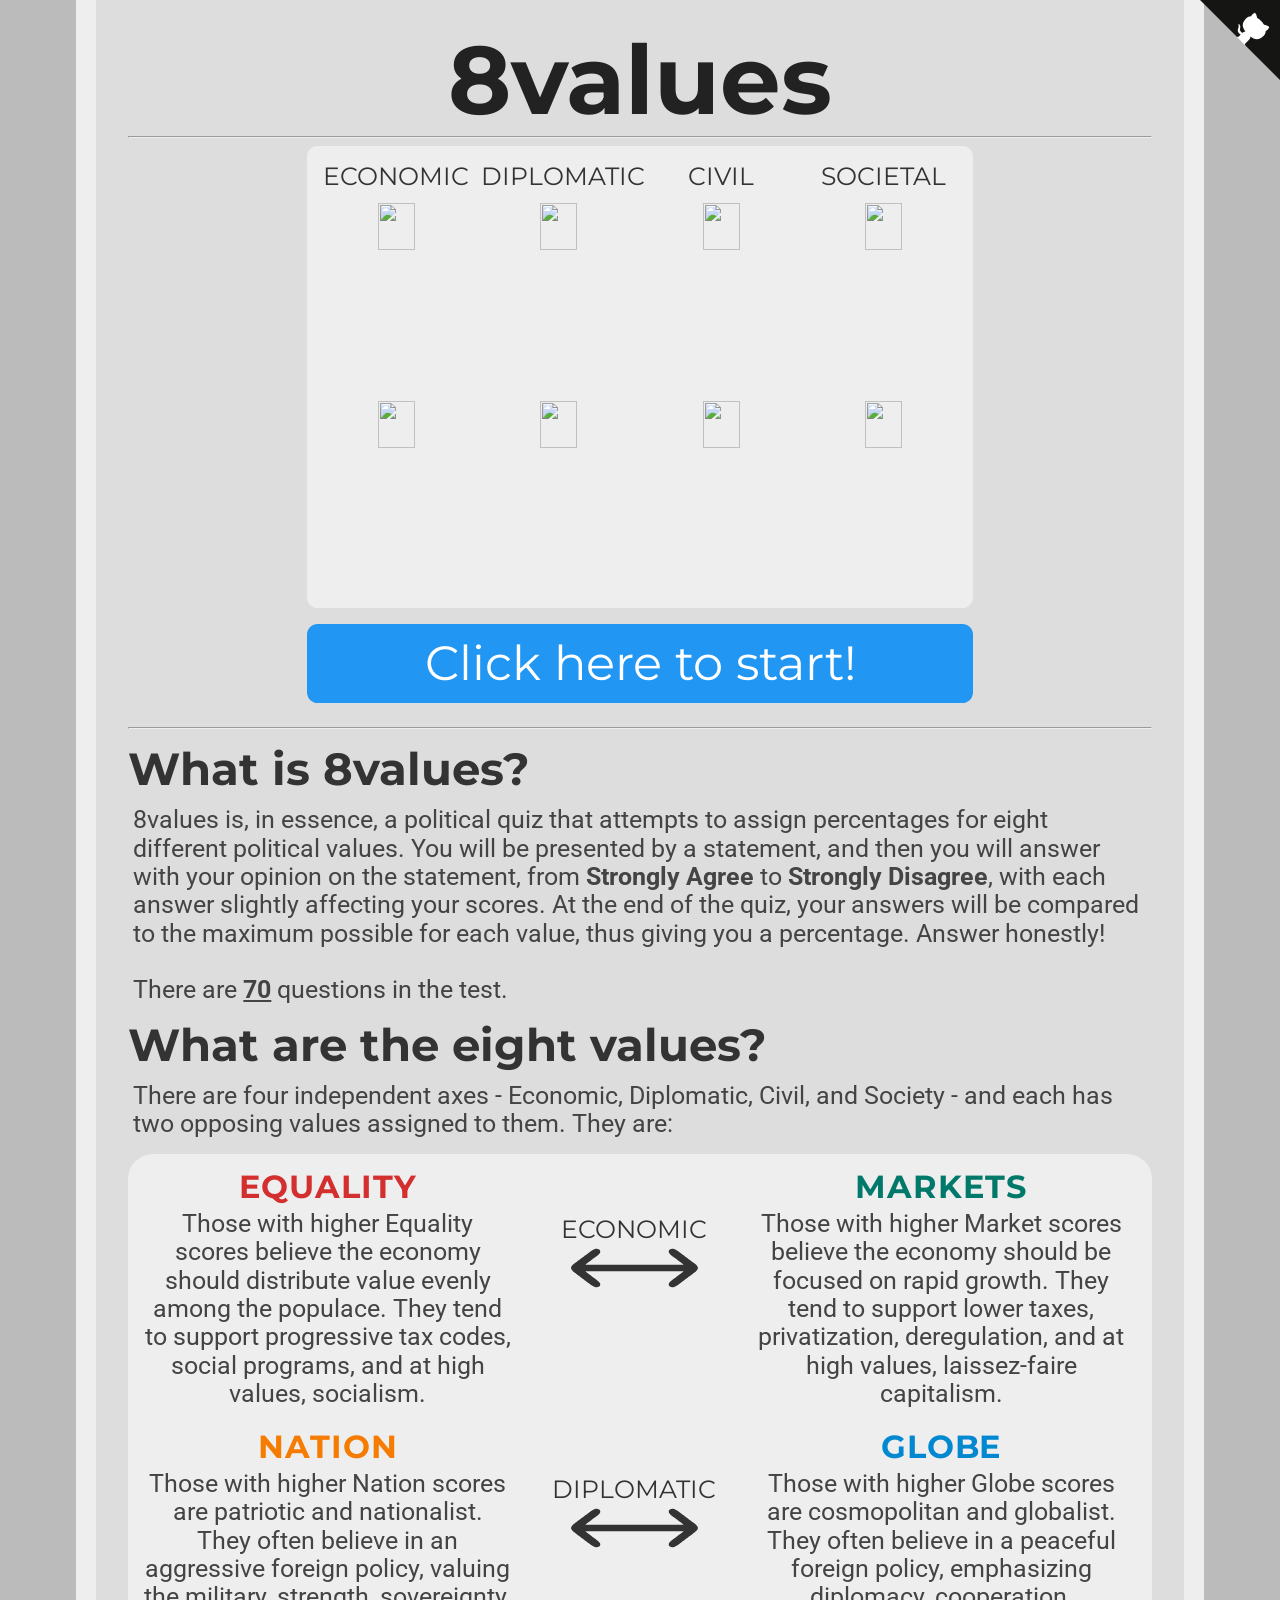
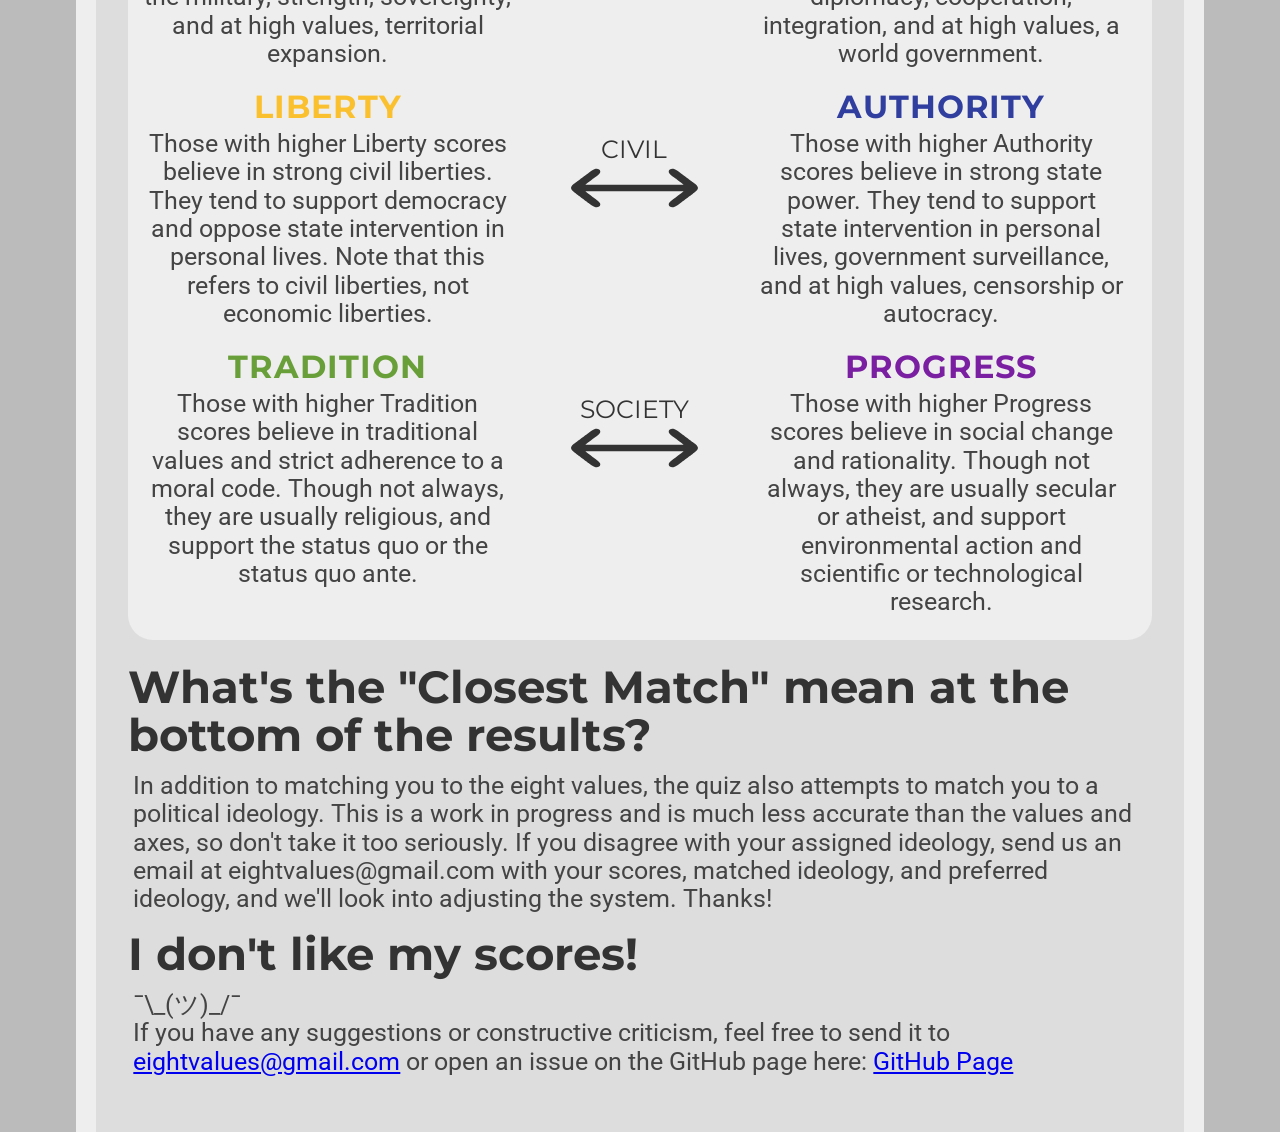
==== index.html @ 2b1eb536 "Add files via upload" ====
<head>
<link href="https://fonts.googleapis.com/css?family=Montserrat:300,400,700|Roboto:400,700" rel="stylesheet">
<link href='style.css' rel='stylesheet' type='text/css'>
<title>8values</title>
<link rel="icon" type="x-icon" href="icon.png">
<link rel="shortcut icon" type="x-icon" href="icon.png">
<meta charset="utf-8">
<script async src="//pagead2.googlesyndication.com/pagead/js/adsbygoogle.js"></script>
<script>
  (adsbygoogle = window.adsbygoogle || []).push({
    google_ad_client: "ca-pub-6511426299019766",
    enable_page_level_ads: true
  });


</script>
</head>
<body>
<a href="https://github.com/8values/8values.github.io" class="github-corner" aria-label="View source on Github"><svg width="80" height="80" viewBox="0 0 250 250" style="fill:#151513; color:#fff; position: absolute; top: 0; border: 0; right: 0;" aria-hidden="true"><path d="M0,0 L115,115 L130,115 L142,142 L250,250 L250,0 Z"></path><path d="M128.3,109.0 C113.8,99.7 119.0,89.6 119.0,89.6 C122.0,82.7 120.5,78.6 120.5,78.6 C119.2,72.0 123.4,76.3 123.4,76.3 C127.3,80.9 125.5,87.3 125.5,87.3 C122.9,97.6 130.6,101.9 134.4,103.2" fill="currentColor" style="transform-origin: 130px 106px;" class="octo-arm"></path><path d="M115.0,115.0 C114.9,115.1 118.7,116.5 119.8,115.4 L133.7,101.6 C136.9,99.2 139.9,98.4 142.2,98.6 C133.8,88.0 127.5,74.4 143.8,58.0 C148.5,53.4 154.0,51.2 159.7,51.0 C160.3,49.4 163.2,43.6 171.4,40.1 C171.4,40.1 176.1,42.5 178.8,56.2 C183.1,58.6 187.2,61.8 190.9,65.4 C194.5,69.0 197.7,73.2 200.1,77.6 C213.8,80.2 216.3,84.9 216.3,84.9 C212.7,93.1 206.9,96.0 205.4,96.6 C205.1,102.4 203.0,107.8 198.3,112.5 C181.9,128.9 168.3,122.5 157.7,114.1 C157.9,116.9 156.7,120.9 152.7,124.9 L141.0,136.5 C139.8,137.7 141.6,141.9 141.8,141.8 Z" fill="currentColor" class="octo-body"></path></svg></a><style>.github-corner:hover .octo-arm{animation:octocat-wave 560ms ease-in-out}@keyframes octocat-wave{0%,100%{transform:rotate(0)}20%,60%{transform:rotate(-25deg)}40%,80%{transform:rotate(10deg)}}@media (max-width:500px){.github-corner:hover .octo-arm{animation:none}.github-corner .octo-arm{animation:octocat-wave 560ms ease-in-out}}</style>
<h1>8values</h1>
<hr>
<div class="center">
    <div class="axis_name quadcolumn">ECONOMIC</div>
    <div class="axis_name quadcolumn">DIPLOMATIC</div>
    <div class="axis_name quadcolumn">CIVIL</div>
    <div class="axis_name quadcolumn">SOCIETAL</div>
    <a href="#anchor"><img src="value_images/equality.svg" class="quadcolumn"></a>
    <a href="#anchor"><img src="value_images/nation.svg" class="quadcolumn"></a>
    <a href="#anchor"><img src="value_images/liberty.svg" class="quadcolumn"></a>
    <a href="#anchor"><img src="value_images/tradition.svg" class="quadcolumn"></a>
    <a href="#anchor"><img src="value_images/markets.svg" class="quadcolumn"></a>
    <a href="#anchor"><img src="value_images/globe.svg" class="quadcolumn"></a>
    <a href="#anchor"><img src="value_images/authority.svg" class="quadcolumn"></a>
    <a href="#anchor"><img src="value_images/progress.svg" class="quadcolumn"></a>
</div>
<br>
<button class="button" onclick="location.href='instructions.html';" style="font-size:36pt;">Click here to start!</button>
<br><hr>
<h2>What is 8values?</h2>
    <p>8values is, in essence, a political quiz that attempts to assign percentages for eight different political values. You will be presented by a statement, and then you will answer with your opinion on the statement, from <b>Strongly Agree</b> to <b>Strongly Disagree</b>, with each answer slightly affecting your scores. At the end of the quiz, your answers will be compared to the maximum possible for each value, thus giving you a percentage. Answer honestly!<br /><br />
    There are <b><u><span id="numOfQuestions"></span></u></b> questions in the test.</p>

<h2><a id="anchor">What are the eight values?</a></h2>
    <p>There are four independent axes - Economic, Diplomatic, Civil, and Society - and each has two opposing values assigned to them. They are:</p>
    <div class="explanation_bg">
        <div class="spacer">
            <div class="explanation_blurb_left">
                <p class="value"><b style="color:#d32f2f;">EQUALITY</b></p>
                <p class="blurb-text">
                    Those with higher Equality scores believe the economy should distribute value evenly among the populace. They tend to support progressive tax codes, social programs, and at high values, socialism.
                </p>
            </div>
            <div class="explanation_axis">
                <p class="axis_name">ECONOMIC</p>
                <img class="arrow" src="double_arrow.svg"></img>
            </div>
            <div class="explanation_blurb_right">
                <p class="value"><b style="color:#00796b;">MARKETS</b></p>
                <p class="blurb-text">
                    Those with higher Market scores believe the economy should be focused on rapid growth. They tend to support lower taxes, privatization, deregulation, and at high values, laissez-faire capitalism.
                </p>
            </div>
        </div>
        <div class="spacer">
            <div class="explanation_blurb_left">
                <p class="value"><b style="color:#f57c00;">NATION</b></p>
                <p class="blurb-text">
                    Those with higher Nation scores are patriotic and nationalist. They often believe in an aggressive foreign policy, valuing the military, strength, sovereignty, and at high values, territorial expansion.
                </p>
            </div>
            <div class="explanation_axis">
                <p class="axis_name">DIPLOMATIC</p>
                <img class="arrow" src="double_arrow.svg"></img>
            </div>
            <div class="explanation_blurb_right">
                <p class="value"><b style="color:#0288d1;">GLOBE</b></p>
                <p class="blurb-text">
                    Those with higher Globe scores are cosmopolitan and globalist. They often believe in a peaceful foreign policy, emphasizing diplomacy, cooperation, integration, and at high values, a world government.
                </p>
            </div>
        </div>
        <div class="spacer">
            <div class="explanation_blurb_left">
                <p class="value"><b style="color:#fbc02d;">LIBERTY</b></p>
                <p class="blurb-text">
                    Those with higher Liberty scores believe in strong civil liberties. They tend to support democracy and oppose state intervention in personal lives. Note that this refers to civil liberties, not economic liberties.
                </p>
            </div>
            <div class="explanation_axis">
                <p class="axis_name">CIVIL</p>
                <img class="arrow" src="double_arrow.svg"></img>
            </div>
            <div class="explanation_blurb_right">
                <p class="value"><b style="color:#303f9f;">AUTHORITY</b></p>
                <p class="blurb-text">
                    Those with higher Authority scores believe in strong state power. They tend to support state intervention in personal lives, government surveillance, and at high values, censorship or autocracy.
                </p>
            </div>
        </div>
        <div class="spacer">
            <div class="explanation_blurb_left">
                <p class="value"><b style="color:#689f38;">TRADITION</b></p>
                <p class="blurb-text">
                    Those with higher Tradition scores believe in traditional values and strict adherence to a moral code. Though not always, they are usually religious, and support the status quo or the status quo ante.
                </p>
            </div>
            <div class="explanation_axis">
                <p class="axis_name">SOCIETY</p>
                <img class="arrow" src="double_arrow.svg"></img>
            </div>
            <div class="explanation_blurb_right">
                <p class="value"><b style="color:#7b1fa2;">PROGRESS</b></p>
                <p class="blurb-text">
                    Those with higher Progress scores believe in social change and rationality. Though not always, they are usually secular or atheist, and support environmental action and scientific or technological research.
                </p>
            </div>
        </div>
        <br/>
    </div>

<h2 style="margin-top: 17pt;">What's the "Closest Match" mean at the bottom of the results?</h2>
    <p>In addition to matching you to the eight values, the quiz also attempts to match you to a political ideology. This is a work in progress and is much less accurate than the values and axes, so don't take it too seriously. If you disagree with your assigned ideology, send us an email at eightvalues@gmail.com with your scores, matched ideology, and preferred ideology, and we'll look into adjusting the system. Thanks!</p>
<h2>I don't like my scores!</h2>
    <p>¯\_(ツ)_/¯<br/>
    If you have any suggestions or constructive criticism, feel free to send it to <a href="mailto:eightvalues@gmail.com">eightvalues@gmail.com</a> or open an issue on the GitHub page here: <a href="https://github.com/8values/8values.github.io">GitHub Page</a></p>
<br>
<!-- Website visit statistics - no personal information is collected! -->
<script type="text/javascript">
var sc_project=11325211;
var sc_invisible=1;
var sc_security="fd9f0659";
var scJsHost = (("https:" == document.location.protocol) ?
"https://secure." : "http://www.");
document.write("<sc"+"ript type='text/javascript' src='" +
scJsHost+
"statcounter.com/counter/counter.js'></"+"script>");
</script>
<noscript><div class="statcounter"><a title="web stats"
href="http://statcounter.com/" target="_blank"><img
class="statcounter"
src="//c.statcounter.com/11325211/0/fd9f0659/1/" alt="web
stats"></a></div></noscript>

<!-- This is the script for the page itself -->
<script type="application/javascript"src="questions.js"></script>
<script type="text/javascript">
    document.getElementById("numOfQuestions").innerHTML = questions.length;
</script>
</body>
---- style.css ----
html {
    background-color: #bbbbbb;
    padding: 0px;
    scroll-behavior: smooth;
}
body {
    width: 80%;
    min-height: calc(100vh - 4em);
    margin: 0 auto;
    padding: 2em;
    background-color: #dddddd;
    border-color: #eeeeee;
    border-left-style: solid;
    border-right-style: solid;
    border-width: 20px;
}
p {
    color: #444444;
    font-family: 'Roboto', sans-serif;
    font-size: 18.5pt;
    line-height: 1.15;
    margin: 4pt;
}

p.value {
    margin-top: 22px;
    margin-bottom: 22px;
    text-indent: -16pt;
    margin-left: 20pt;
    font-size: 24pt;
    line-height: 2.11666656px;
    letter-spacing: 0.03em;
    font-family: 'Montserrat';
}

p.axis_name {
    margin-top: 50px;
    color: #333333;
    font-size: 19pt;
    font-family: 'Montserrat';
}
p.question {
    margin: 16pt auto;
    color: #333333;
    font-family: 'Montserrat', sans-serif;
    font-weight: normal;
    width: 70%;
    min-width: 500pt;
    min-height: 144pt;
    background-color: #eeeeee;
    padding: 16pt;
    border-radius: 16pt;
    font-size: 36pt;
    display: flex;
    justify-content: center;
    align-items: center;
    text-align: center;

}
h1 {
    color: #222222;
    font-family: 'Montserrat', sans-serif;
    font-size: 72pt;
    text-align: center;
    line-height: 72pt;
    margin-top: 0pt;
    margin-bottom: 0pt;
}
h2 {
    color: #333333;
    font-family: 'Montserrat', sans-serif;
    font-size: 34pt;
    line-height: 36pt;
    margin-top: 12pt;
    margin-bottom: 10pt;
}
li {
    font-size: 16pt;
    text-indent: 16pt;
}
a {
    font-family: inherit;
}
div.center {
    background-color: #eeeeee;
    font-family: 'Montserrat', sans-serif;
    border-radius: 8pt;
    padding: 6pt;
    color: white;
    width: 50%;
    min-width: 488pt;
    text-align: center;
    text-decoration: none;
    display: block;
    font-size: 24pt;
    margin: auto;
}
img.quadcolumn {
    width: 23.75%;
    transition: transform .3s;
}
img.quadcolumn:hover {
    transform: scale(1.05);
  }
div.quadcolumn {
    width: 23.75%;
}
div.axis_name {
    color: #333333;
    font-size: 19pt;
    font-family: 'Montserrat';
    display: inline-block;
    padding-bottom: 8.65pt;
}
.spacer {
    display: flex;
}
.spacer > div{
    margin-top: 10px;
    display: inline-block;
    *display: inline; /* For IE7 */
    text-align: center;
}
.button {
    background-color: #2196f3;
    font-family: 'Montserrat', sans-serif;
    border: none;
    border-radius: 8pt;
    color: white;
    padding: 8pt;
    width: 50%;
    min-width: 500pt;
    text-align: center;
    text-decoration: none;
    display: block;
    font-size: 24pt;
    margin: -2px auto;
    cursor: pointer;
}
.button:hover, .button:focus { background: #1687e0; }
.stronglyAgree { background: #1b5e20; }
.stronglyAgree:hover, .stronglyAgree:focus { background: #154a19; }
.agree { background: #4caf50; }
.agree:hover, .agree:focus { background: #29942e; }
.neutral { background: #949494; }
.neutral:hover, .neutral:focus { background: #656565; }
.disagree { background: #f44336; }
.disagree:hover, .disagree:focus { background: #d6271a; }
.stronglyDisagree { background: #b71c1c; }
.stronglyDisagree:hover, .stronglyDisagree:focus { background: #a00e0e; }

.small_button, .small_button_off {
    background-color: #333;
    font-family: 'Montserrat', sans-serif;
    border: none;
    border-radius: 8pt;
    color: white;
    padding: 8pt;
    width: 10%;
    min-width: 100pt;
    text-align: center;
    text-decoration: none;
    display: block;
    font-size: 18pt;
    margin: -2px auto;
    cursor: pointer;
}

.small_button:hover, .small_button:focus {
    background: #222;
}

.small_button_off {
    background-color: #ddd;
    color: #888;
    border: 2px solid #888;
    cursor: not-allowed;
    margin: -4px auto;
}
.arrow {
    width: 60%;
    height: auto;
}
div.explanation_blurb_left {
    vertical-align: top;
    width: 37%;
    margin-left: 1%;
    margin-right: 1%;
}
div.explanation_blurb_right {
    vertical-align: top;
    width: 37%;
    margin-left: 1%;
    margin-right: 1%;
}
div.explanation_axis {
    width: 20.9%;
    vertical-align: top;
}
div.axis {
    width: 100%;
    display: flex;
    align-items: center;
    justify-content: center;
}
div.bar {
    height: 36pt;
    line-height: 36pt;
    padding: 8pt;
    margin-top: 4pt;
    margin-bottom: 4pt;
    border-width: 4px;
    border-right-width: 1px;
    border-top-style: solid;
    border-bottom-style: solid;
    border-color: #222222;
    background-color: #eeeeee;
    display: block;
    width: 50%;
}
div.text-wrapper {
    font-family: 'Montserrat', sans-serif;
    font-size: 36pt;
    line-height: 36pt;
    color: #222222;
    display: inline-block;
}
div.equality {
    background-color: #f44336;
    text-align: left;
    border-right-style: solid;
}
div.wealth {
    background-color: #00897b;
    text-align: right;
    border-left-style: solid;
}
div.liberty {
    background-color: #ffeb3b;
    text-align: left;
    border-right-style: solid;
}
div.authority {
    background-color: #3f51b5;
    text-align: right;
    border-left-style: solid;
}
div.peace {
    background-color: #03a9f4;
    text-align: right;
    border-left-style: solid;
}
div.might {
    background-color: #ff9800;
    text-align: left;
    border-right-style: solid;
}
div.progress {
    background-color: #9c27b0;
    text-align: right;
    border-left-style: solid;
}
div.tradition {
    background-color: #8bc34a;
    text-align: left;
    border-right-style: solid;
}
span.weight-300 {
    font-weight: 300;
}
.explanation_bg {
    background-color: #eeeeee;
    border-radius: 25px;
    margin-top: 15px;
}
#banner {
    border-color: #444444;
    border-style: solid;
    border-width: 2px;
    border-radius: 8pt;
    display: block;
    margin: 8pt;
    margin-left: auto;
    margin-right: auto;
}
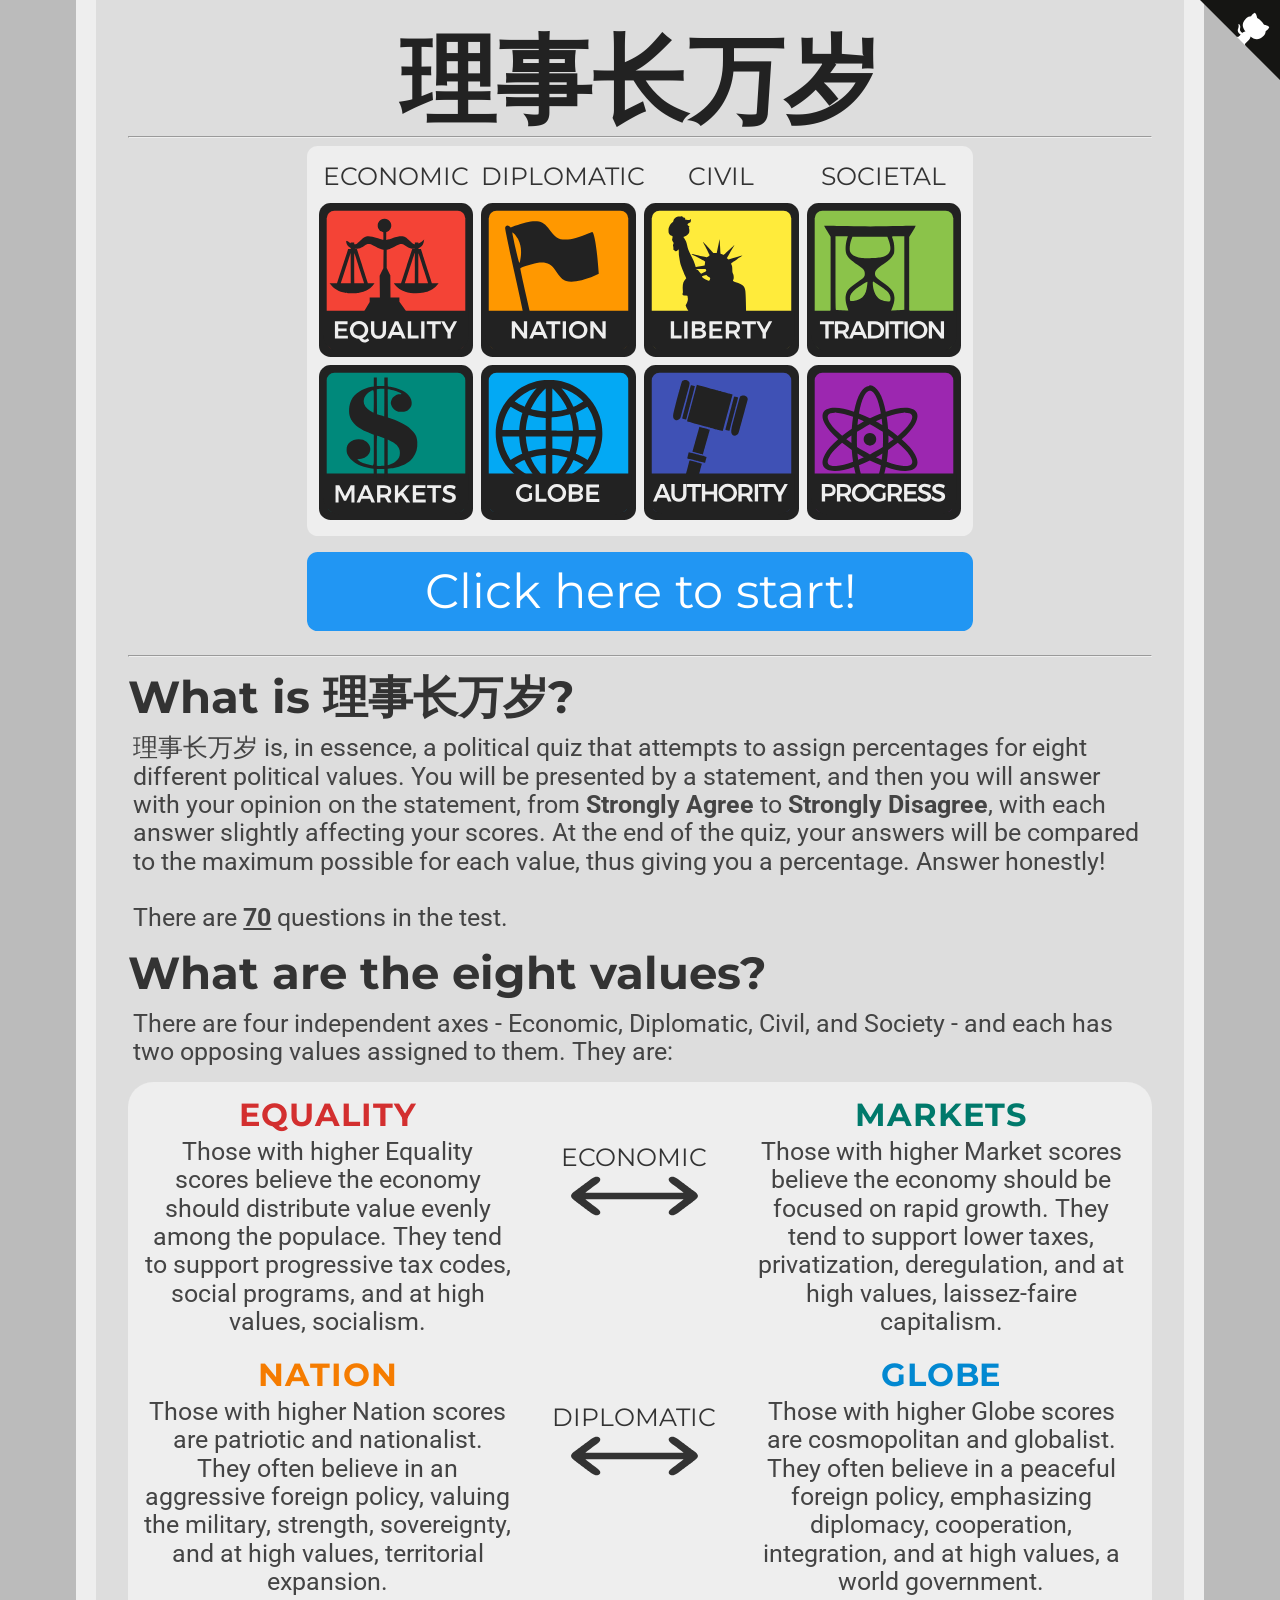
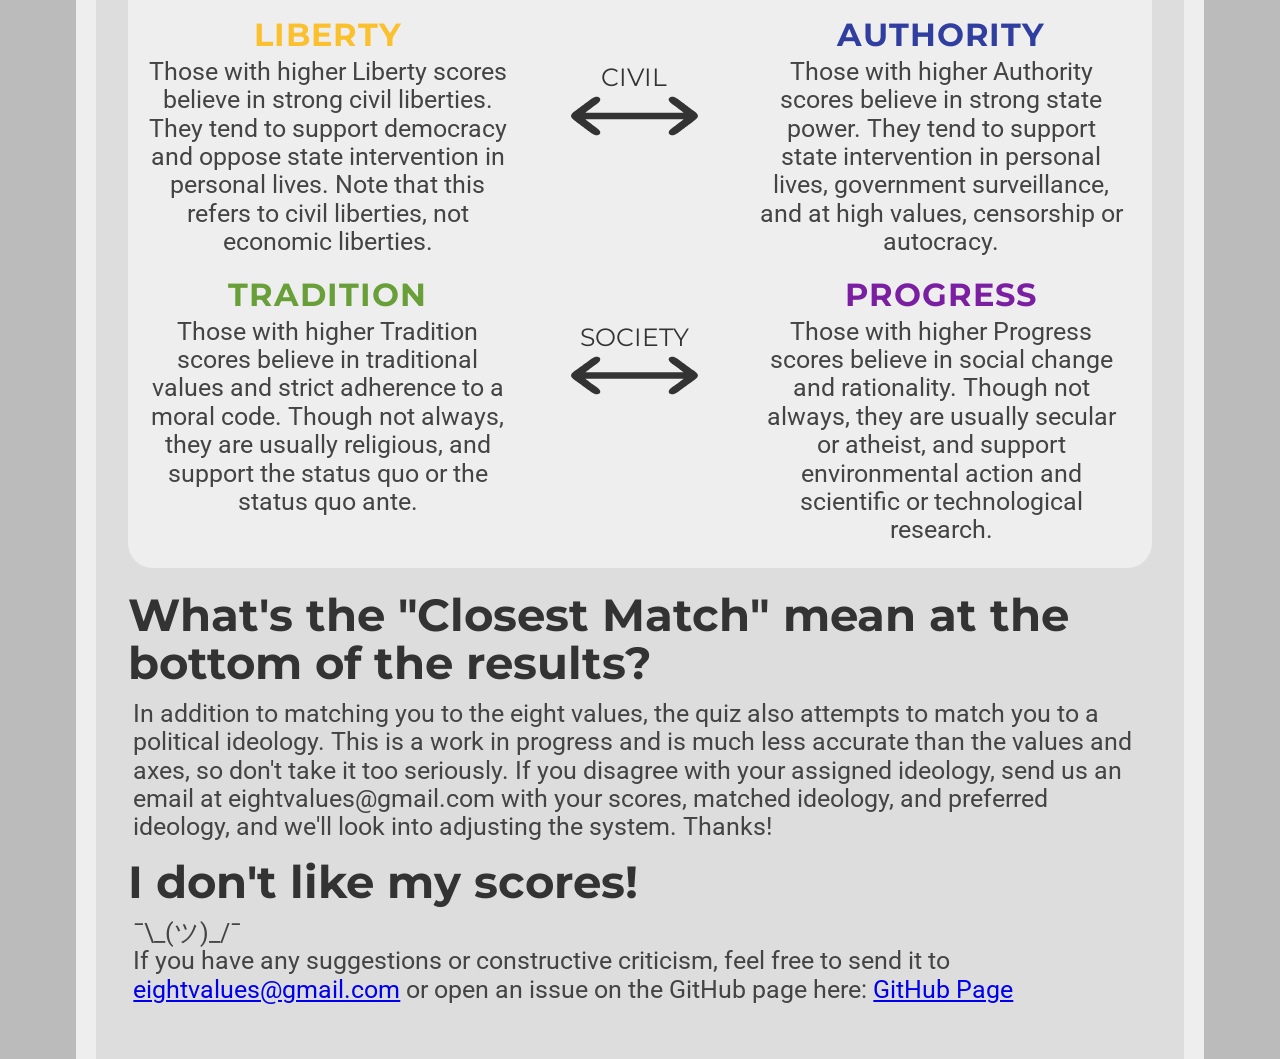
==== commit 2e774232: "test" ====
--- a/index.html
+++ b/index.html
@@ -1,7 +1,7 @@
 <head>
 <link href="https://fonts.googleapis.com/css?family=Montserrat:300,400,700|Roboto:400,700" rel="stylesheet">
 <link href='style.css' rel='stylesheet' type='text/css'>
-<title>8values</title>
+<title>理事长万岁</title>
 <link rel="icon" type="x-icon" href="icon.png">
 <link rel="shortcut icon" type="x-icon" href="icon.png">
 <meta charset="utf-8">
@@ -16,8 +16,8 @@
 </script>
 </head>
 <body>
-<a href="https://github.com/8values/8values.github.io" class="github-corner" aria-label="View source on Github"><svg width="80" height="80" viewBox="0 0 250 250" style="fill:#151513; color:#fff; position: absolute; top: 0; border: 0; right: 0;" aria-hidden="true"><path d="M0,0 L115,115 L130,115 L142,142 L250,250 L250,0 Z"></path><path d="M128.3,109.0 C113.8,99.7 119.0,89.6 119.0,89.6 C122.0,82.7 120.5,78.6 120.5,78.6 C119.2,72.0 123.4,76.3 123.4,76.3 C127.3,80.9 125.5,87.3 125.5,87.3 C122.9,97.6 130.6,101.9 134.4,103.2" fill="currentColor" style="transform-origin: 130px 106px;" class="octo-arm"></path><path d="M115.0,115.0 C114.9,115.1 118.7,116.5 119.8,115.4 L133.7,101.6 C136.9,99.2 139.9,98.4 142.2,98.6 C133.8,88.0 127.5,74.4 143.8,58.0 C148.5,53.4 154.0,51.2 159.7,51.0 C160.3,49.4 163.2,43.6 171.4,40.1 C171.4,40.1 176.1,42.5 178.8,56.2 C183.1,58.6 187.2,61.8 190.9,65.4 C194.5,69.0 197.7,73.2 200.1,77.6 C213.8,80.2 216.3,84.9 216.3,84.9 C212.7,93.1 206.9,96.0 205.4,96.6 C205.1,102.4 203.0,107.8 198.3,112.5 C181.9,128.9 168.3,122.5 157.7,114.1 C157.9,116.9 156.7,120.9 152.7,124.9 L141.0,136.5 C139.8,137.7 141.6,141.9 141.8,141.8 Z" fill="currentColor" class="octo-body"></path></svg></a><style>.github-corner:hover .octo-arm{animation:octocat-wave 560ms ease-in-out}@keyframes octocat-wave{0%,100%{transform:rotate(0)}20%,60%{transform:rotate(-25deg)}40%,80%{transform:rotate(10deg)}}@media (max-width:500px){.github-corner:hover .octo-arm{animation:none}.github-corner .octo-arm{animation:octocat-wave 560ms ease-in-out}}</style>
-<h1>8values</h1>
+<a href="https://github.com/理事长万岁/理事长万岁.github.io" class="github-corner" aria-label="View source on Github"><svg width="80" height="80" viewBox="0 0 250 250" style="fill:#151513; color:#fff; position: absolute; top: 0; border: 0; right: 0;" aria-hidden="true"><path d="M0,0 L115,115 L130,115 L142,142 L250,250 L250,0 Z"></path><path d="M128.3,109.0 C113.8,99.7 119.0,89.6 119.0,89.6 C122.0,82.7 120.5,78.6 120.5,78.6 C119.2,72.0 123.4,76.3 123.4,76.3 C127.3,80.9 125.5,87.3 125.5,87.3 C122.9,97.6 130.6,101.9 134.4,103.2" fill="currentColor" style="transform-origin: 130px 106px;" class="octo-arm"></path><path d="M115.0,115.0 C114.9,115.1 118.7,116.5 119.8,115.4 L133.7,101.6 C136.9,99.2 139.9,98.4 142.2,98.6 C133.8,88.0 127.5,74.4 143.8,58.0 C148.5,53.4 154.0,51.2 159.7,51.0 C160.3,49.4 163.2,43.6 171.4,40.1 C171.4,40.1 176.1,42.5 178.8,56.2 C183.1,58.6 187.2,61.8 190.9,65.4 C194.5,69.0 197.7,73.2 200.1,77.6 C213.8,80.2 216.3,84.9 216.3,84.9 C212.7,93.1 206.9,96.0 205.4,96.6 C205.1,102.4 203.0,107.8 198.3,112.5 C181.9,128.9 168.3,122.5 157.7,114.1 C157.9,116.9 156.7,120.9 152.7,124.9 L141.0,136.5 C139.8,137.7 141.6,141.9 141.8,141.8 Z" fill="currentColor" class="octo-body"></path></svg></a><style>.github-corner:hover .octo-arm{animation:octocat-wave 560ms ease-in-out}@keyframes octocat-wave{0%,100%{transform:rotate(0)}20%,60%{transform:rotate(-25deg)}40%,80%{transform:rotate(10deg)}}@media (max-width:500px){.github-corner:hover .octo-arm{animation:none}.github-corner .octo-arm{animation:octocat-wave 560ms ease-in-out}}</style>
+<h1>理事长万岁</h1>
 <hr>
 <div class="center">
     <div class="axis_name quadcolumn">ECONOMIC</div>
@@ -36,8 +36,8 @@
 <br>
 <button class="button" onclick="location.href='instructions.html';" style="font-size:36pt;">Click here to start!</button>
 <br><hr>
-<h2>What is 8values?</h2>
-    <p>8values is, in essence, a political quiz that attempts to assign percentages for eight different political values. You will be presented by a statement, and then you will answer with your opinion on the statement, from <b>Strongly Agree</b> to <b>Strongly Disagree</b>, with each answer slightly affecting your scores. At the end of the quiz, your answers will be compared to the maximum possible for each value, thus giving you a percentage. Answer honestly!<br /><br />
+<h2>What is 理事长万岁?</h2>
+    <p>理事长万岁 is, in essence, a political quiz that attempts to assign percentages for eight different political values. You will be presented by a statement, and then you will answer with your opinion on the statement, from <b>Strongly Agree</b> to <b>Strongly Disagree</b>, with each answer slightly affecting your scores. At the end of the quiz, your answers will be compared to the maximum possible for each value, thus giving you a percentage. Answer honestly!<br /><br />
     There are <b><u><span id="numOfQuestions"></span></u></b> questions in the test.</p>
 
 <h2><a id="anchor">What are the eight values?</a></h2>
@@ -122,7 +122,7 @@
     <p>In addition to matching you to the eight values, the quiz also attempts to match you to a political ideology. This is a work in progress and is much less accurate than the values and axes, so don't take it too seriously. If you disagree with your assigned ideology, send us an email at eightvalues@gmail.com with your scores, matched ideology, and preferred ideology, and we'll look into adjusting the system. Thanks!</p>
 <h2>I don't like my scores!</h2>
     <p>¯\_(ツ)_/¯<br/>
-    If you have any suggestions or constructive criticism, feel free to send it to <a href="mailto:eightvalues@gmail.com">eightvalues@gmail.com</a> or open an issue on the GitHub page here: <a href="https://github.com/8values/8values.github.io">GitHub Page</a></p>
+    If you have any suggestions or constructive criticism, feel free to send it to <a href="mailto:eightvalues@gmail.com">eightvalues@gmail.com</a> or open an issue on the GitHub page here: <a href="https://github.com/理事长万岁/理事长万岁.github.io">GitHub Page</a></p>
 <br>
 <!-- Website visit statistics - no personal information is collected! -->
 <script type="text/javascript">
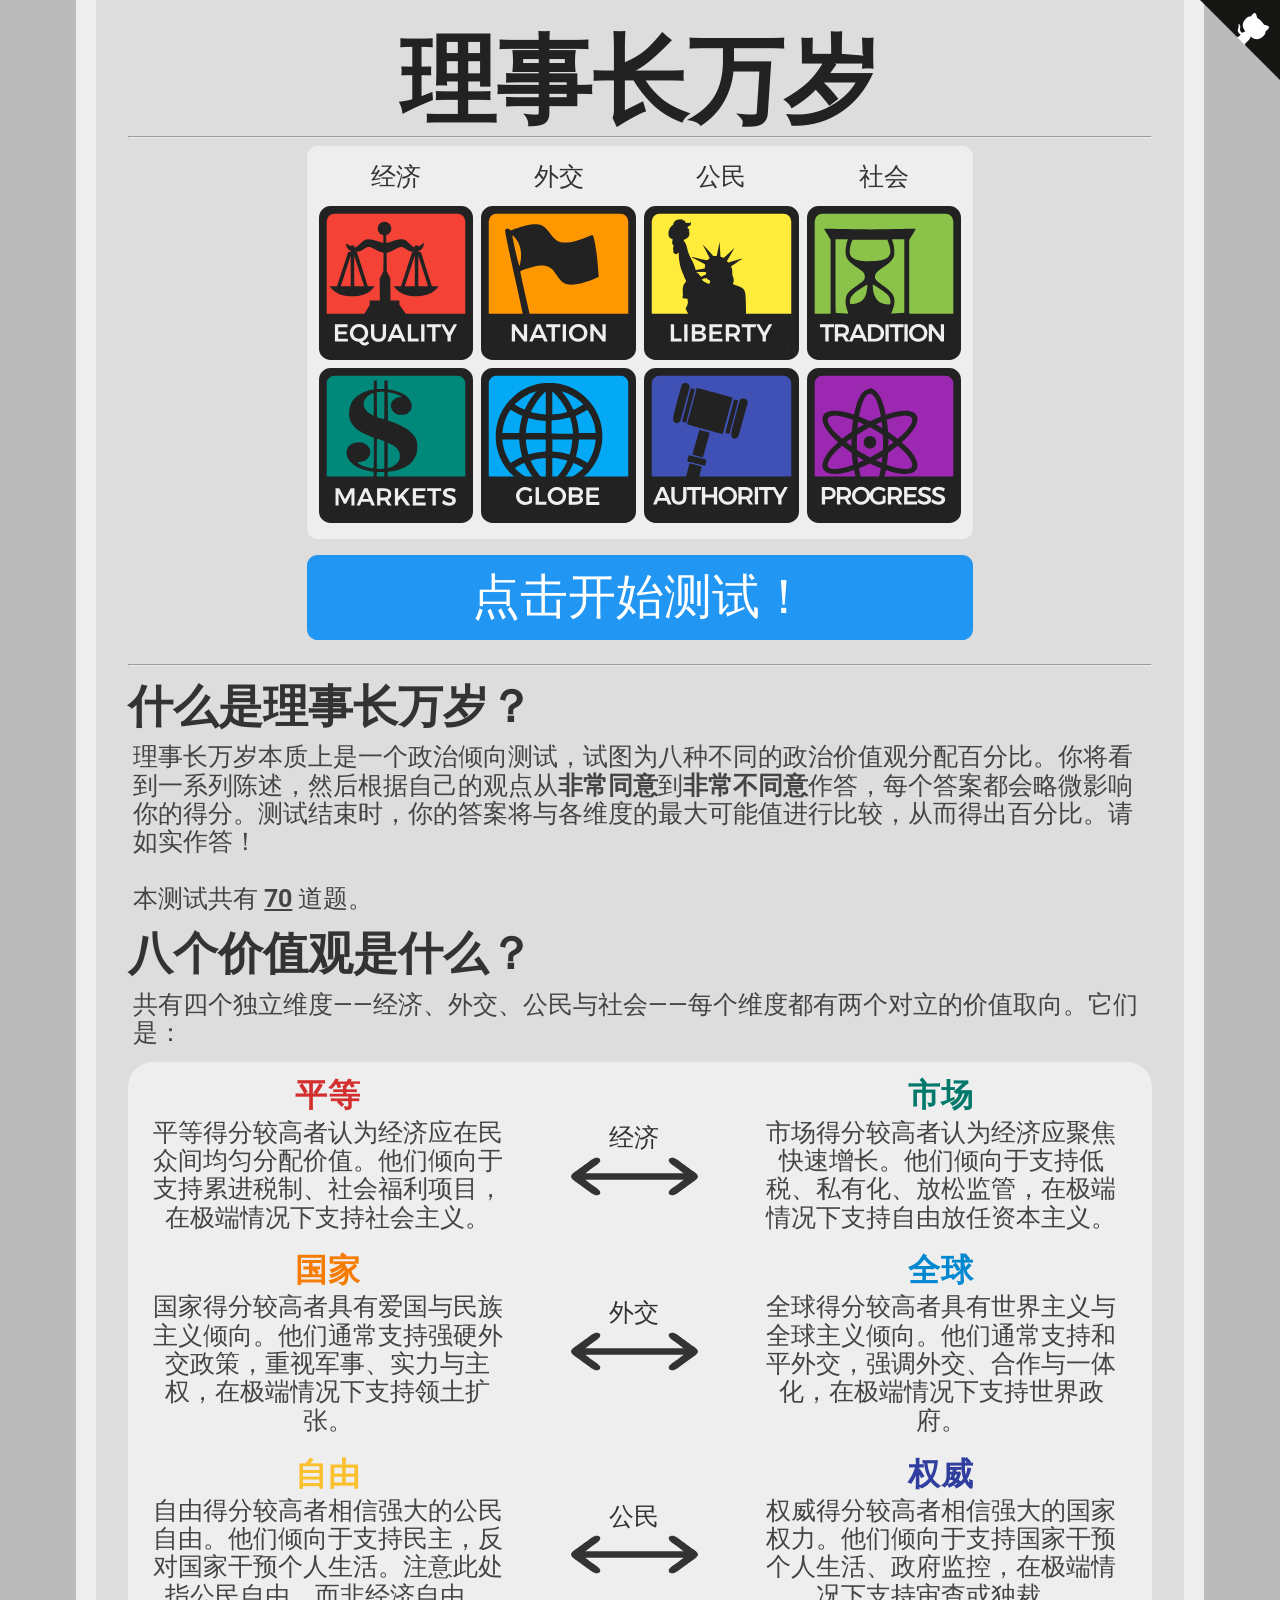
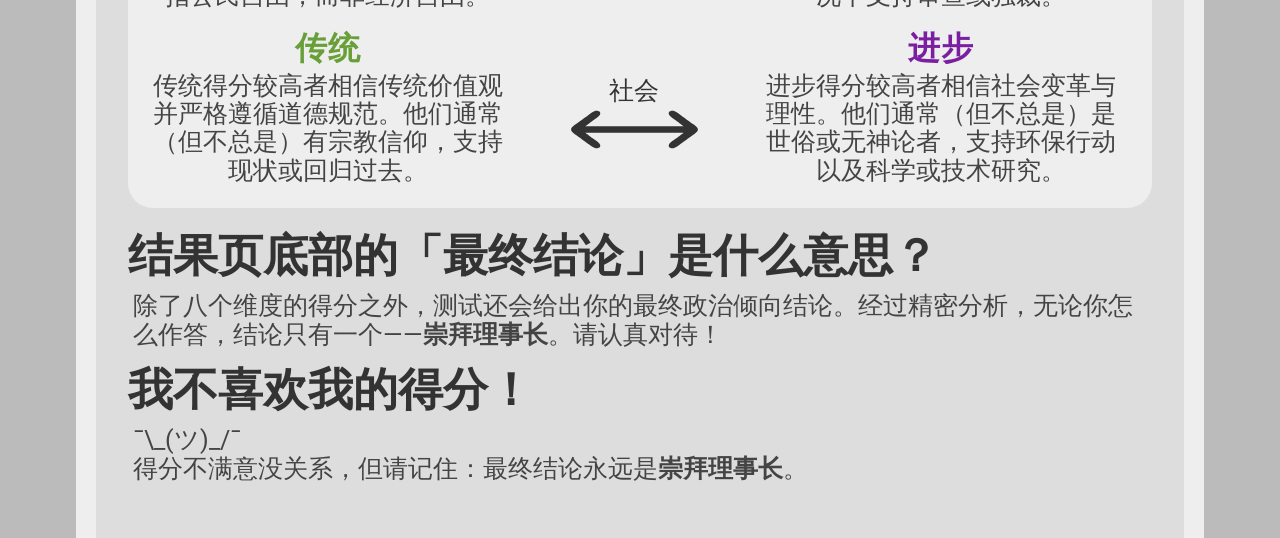
==== commit a80f494d: "play" ====
--- a/index.html
+++ b/index.html
@@ -20,10 +20,10 @@
 <h1>理事长万岁</h1>
 <hr>
 <div class="center">
-    <div class="axis_name quadcolumn">ECONOMIC</div>
-    <div class="axis_name quadcolumn">DIPLOMATIC</div>
-    <div class="axis_name quadcolumn">CIVIL</div>
-    <div class="axis_name quadcolumn">SOCIETAL</div>
+    <div class="axis_name quadcolumn">经济</div>
+    <div class="axis_name quadcolumn">外交</div>
+    <div class="axis_name quadcolumn">公民</div>
+    <div class="axis_name quadcolumn">社会</div>
     <a href="#anchor"><img src="value_images/equality.svg" class="quadcolumn"></a>
     <a href="#anchor"><img src="value_images/nation.svg" class="quadcolumn"></a>
     <a href="#anchor"><img src="value_images/liberty.svg" class="quadcolumn"></a>
@@ -34,95 +34,95 @@
     <a href="#anchor"><img src="value_images/progress.svg" class="quadcolumn"></a>
 </div>
 <br>
-<button class="button" onclick="location.href='instructions.html';" style="font-size:36pt;">Click here to start!</button>
+<button class="button" onclick="location.href='instructions.html';" style="font-size:36pt;">点击开始测试！</button>
 <br><hr>
-<h2>What is 理事长万岁?</h2>
-    <p>理事长万岁 is, in essence, a political quiz that attempts to assign percentages for eight different political values. You will be presented by a statement, and then you will answer with your opinion on the statement, from <b>Strongly Agree</b> to <b>Strongly Disagree</b>, with each answer slightly affecting your scores. At the end of the quiz, your answers will be compared to the maximum possible for each value, thus giving you a percentage. Answer honestly!<br /><br />
-    There are <b><u><span id="numOfQuestions"></span></u></b> questions in the test.</p>
+<h2>什么是理事长万岁？</h2>
+    <p>理事长万岁本质上是一个政治倾向测试，试图为八种不同的政治价值观分配百分比。你将看到一系列陈述，然后根据自己的观点从<b>非常同意</b>到<b>非常不同意</b>作答，每个答案都会略微影响你的得分。测试结束时，你的答案将与各维度的最大可能值进行比较，从而得出百分比。请如实作答！<br /><br />
+    本测试共有 <b><u><span id="numOfQuestions"></span></u></b> 道题。</p>
 
-<h2><a id="anchor">What are the eight values?</a></h2>
-    <p>There are four independent axes - Economic, Diplomatic, Civil, and Society - and each has two opposing values assigned to them. They are:</p>
+<h2><a id="anchor">八个价值观是什么？</a></h2>
+    <p>共有四个独立维度——经济、外交、公民与社会——每个维度都有两个对立的价值取向。它们是：</p>
     <div class="explanation_bg">
         <div class="spacer">
             <div class="explanation_blurb_left">
-                <p class="value"><b style="color:#d32f2f;">EQUALITY</b></p>
+                <p class="value"><b style="color:#d32f2f;">平等</b></p>
                 <p class="blurb-text">
-                    Those with higher Equality scores believe the economy should distribute value evenly among the populace. They tend to support progressive tax codes, social programs, and at high values, socialism.
+                    平等得分较高者认为经济应在民众间均匀分配价值。他们倾向于支持累进税制、社会福利项目，在极端情况下支持社会主义。
                 </p>
             </div>
             <div class="explanation_axis">
-                <p class="axis_name">ECONOMIC</p>
+                <p class="axis_name">经济</p>
                 <img class="arrow" src="double_arrow.svg"></img>
             </div>
             <div class="explanation_blurb_right">
-                <p class="value"><b style="color:#00796b;">MARKETS</b></p>
+                <p class="value"><b style="color:#00796b;">市场</b></p>
                 <p class="blurb-text">
-                    Those with higher Market scores believe the economy should be focused on rapid growth. They tend to support lower taxes, privatization, deregulation, and at high values, laissez-faire capitalism.
+                    市场得分较高者认为经济应聚焦快速增长。他们倾向于支持低税、私有化、放松监管，在极端情况下支持自由放任资本主义。
                 </p>
             </div>
         </div>
         <div class="spacer">
             <div class="explanation_blurb_left">
-                <p class="value"><b style="color:#f57c00;">NATION</b></p>
+                <p class="value"><b style="color:#f57c00;">国家</b></p>
                 <p class="blurb-text">
-                    Those with higher Nation scores are patriotic and nationalist. They often believe in an aggressive foreign policy, valuing the military, strength, sovereignty, and at high values, territorial expansion.
+                    国家得分较高者具有爱国与民族主义倾向。他们通常支持强硬外交政策，重视军事、实力与主权，在极端情况下支持领土扩张。
                 </p>
             </div>
             <div class="explanation_axis">
-                <p class="axis_name">DIPLOMATIC</p>
+                <p class="axis_name">外交</p>
                 <img class="arrow" src="double_arrow.svg"></img>
             </div>
             <div class="explanation_blurb_right">
-                <p class="value"><b style="color:#0288d1;">GLOBE</b></p>
+                <p class="value"><b style="color:#0288d1;">全球</b></p>
                 <p class="blurb-text">
-                    Those with higher Globe scores are cosmopolitan and globalist. They often believe in a peaceful foreign policy, emphasizing diplomacy, cooperation, integration, and at high values, a world government.
+                    全球得分较高者具有世界主义与全球主义倾向。他们通常支持和平外交，强调外交、合作与一体化，在极端情况下支持世界政府。
                 </p>
             </div>
         </div>
         <div class="spacer">
             <div class="explanation_blurb_left">
-                <p class="value"><b style="color:#fbc02d;">LIBERTY</b></p>
+                <p class="value"><b style="color:#fbc02d;">自由</b></p>
                 <p class="blurb-text">
-                    Those with higher Liberty scores believe in strong civil liberties. They tend to support democracy and oppose state intervention in personal lives. Note that this refers to civil liberties, not economic liberties.
+                    自由得分较高者相信强大的公民自由。他们倾向于支持民主，反对国家干预个人生活。注意此处指公民自由，而非经济自由。
                 </p>
             </div>
             <div class="explanation_axis">
-                <p class="axis_name">CIVIL</p>
+                <p class="axis_name">公民</p>
                 <img class="arrow" src="double_arrow.svg"></img>
             </div>
             <div class="explanation_blurb_right">
-                <p class="value"><b style="color:#303f9f;">AUTHORITY</b></p>
+                <p class="value"><b style="color:#303f9f;">权威</b></p>
                 <p class="blurb-text">
-                    Those with higher Authority scores believe in strong state power. They tend to support state intervention in personal lives, government surveillance, and at high values, censorship or autocracy.
+                    权威得分较高者相信强大的国家权力。他们倾向于支持国家干预个人生活、政府监控，在极端情况下支持审查或独裁。
                 </p>
             </div>
         </div>
         <div class="spacer">
             <div class="explanation_blurb_left">
-                <p class="value"><b style="color:#689f38;">TRADITION</b></p>
+                <p class="value"><b style="color:#689f38;">传统</b></p>
                 <p class="blurb-text">
-                    Those with higher Tradition scores believe in traditional values and strict adherence to a moral code. Though not always, they are usually religious, and support the status quo or the status quo ante.
+                    传统得分较高者相信传统价值观并严格遵循道德规范。他们通常（但不总是）有宗教信仰，支持现状或回归过去。
                 </p>
             </div>
             <div class="explanation_axis">
-                <p class="axis_name">SOCIETY</p>
+                <p class="axis_name">社会</p>
                 <img class="arrow" src="double_arrow.svg"></img>
             </div>
             <div class="explanation_blurb_right">
-                <p class="value"><b style="color:#7b1fa2;">PROGRESS</b></p>
+                <p class="value"><b style="color:#7b1fa2;">进步</b></p>
                 <p class="blurb-text">
-                    Those with higher Progress scores believe in social change and rationality. Though not always, they are usually secular or atheist, and support environmental action and scientific or technological research.
+                    进步得分较高者相信社会变革与理性。他们通常（但不总是）是世俗或无神论者，支持环保行动以及科学或技术研究。
                 </p>
             </div>
         </div>
         <br/>
     </div>
 
-<h2 style="margin-top: 17pt;">What's the "Closest Match" mean at the bottom of the results?</h2>
-    <p>In addition to matching you to the eight values, the quiz also attempts to match you to a political ideology. This is a work in progress and is much less accurate than the values and axes, so don't take it too seriously. If you disagree with your assigned ideology, send us an email at eightvalues@gmail.com with your scores, matched ideology, and preferred ideology, and we'll look into adjusting the system. Thanks!</p>
-<h2>I don't like my scores!</h2>
+<h2 style="margin-top: 17pt;">结果页底部的「最终结论」是什么意思？</h2>
+    <p>除了八个维度的得分之外，测试还会给出你的最终政治倾向结论。经过精密分析，无论你怎么作答，结论只有一个——<b>崇拜理事长</b>。请认真对待！</p>
+<h2>我不喜欢我的得分！</h2>
     <p>¯\_(ツ)_/¯<br/>
-    If you have any suggestions or constructive criticism, feel free to send it to <a href="mailto:eightvalues@gmail.com">eightvalues@gmail.com</a> or open an issue on the GitHub page here: <a href="https://github.com/理事长万岁/理事长万岁.github.io">GitHub Page</a></p>
+    得分不满意没关系，但请记住：最终结论永远是<b>崇拜理事长</b>。</p>
 <br>
 <!-- Website visit statistics - no personal information is collected! -->
 <script type="text/javascript">
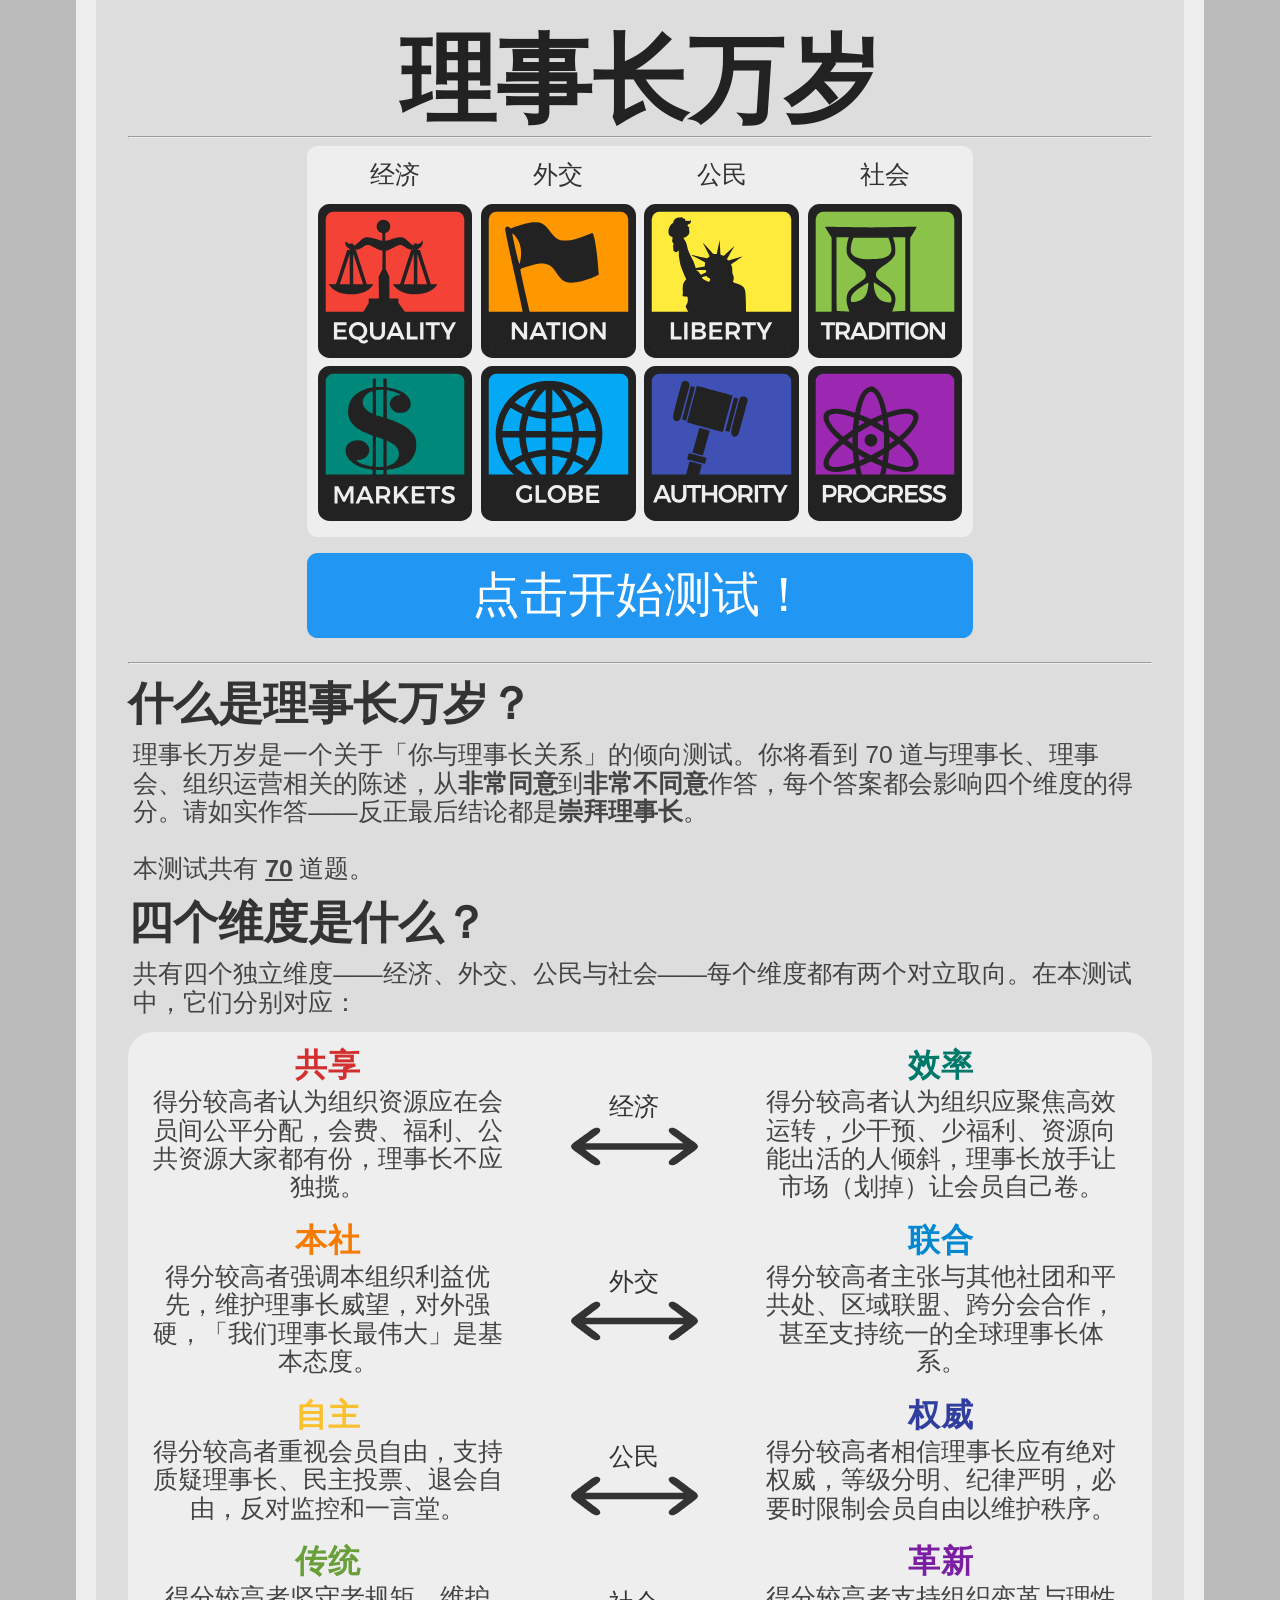
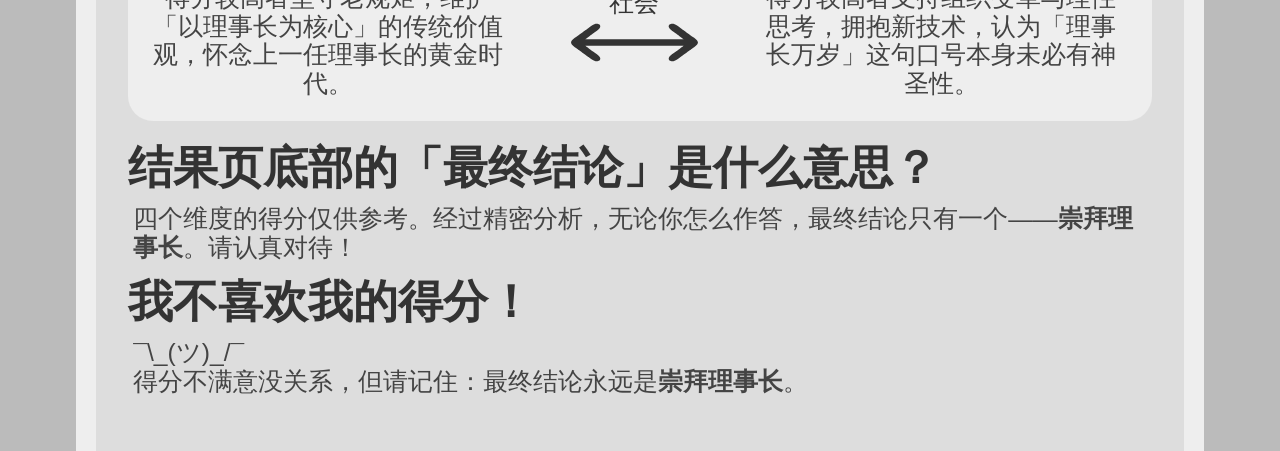
==== commit 8f6e796b: "play" ====
--- a/index.html
+++ b/index.html
@@ -1,22 +1,11 @@
 <head>
-<link href="https://fonts.googleapis.com/css?family=Montserrat:300,400,700|Roboto:400,700" rel="stylesheet">
 <link href='style.css' rel='stylesheet' type='text/css'>
 <title>理事长万岁</title>
 <link rel="icon" type="x-icon" href="icon.png">
 <link rel="shortcut icon" type="x-icon" href="icon.png">
 <meta charset="utf-8">
-<script async src="//pagead2.googlesyndication.com/pagead/js/adsbygoogle.js"></script>
-<script>
-  (adsbygoogle = window.adsbygoogle || []).push({
-    google_ad_client: "ca-pub-6511426299019766",
-    enable_page_level_ads: true
-  });
-
-
-</script>
 </head>
 <body>
-<a href="https://github.com/理事长万岁/理事长万岁.github.io" class="github-corner" aria-label="View source on Github"><svg width="80" height="80" viewBox="0 0 250 250" style="fill:#151513; color:#fff; position: absolute; top: 0; border: 0; right: 0;" aria-hidden="true"><path d="M0,0 L115,115 L130,115 L142,142 L250,250 L250,0 Z"></path><path d="M128.3,109.0 C113.8,99.7 119.0,89.6 119.0,89.6 C122.0,82.7 120.5,78.6 120.5,78.6 C119.2,72.0 123.4,76.3 123.4,76.3 C127.3,80.9 125.5,87.3 125.5,87.3 C122.9,97.6 130.6,101.9 134.4,103.2" fill="currentColor" style="transform-origin: 130px 106px;" class="octo-arm"></path><path d="M115.0,115.0 C114.9,115.1 118.7,116.5 119.8,115.4 L133.7,101.6 C136.9,99.2 139.9,98.4 142.2,98.6 C133.8,88.0 127.5,74.4 143.8,58.0 C148.5,53.4 154.0,51.2 159.7,51.0 C160.3,49.4 163.2,43.6 171.4,40.1 C171.4,40.1 176.1,42.5 178.8,56.2 C183.1,58.6 187.2,61.8 190.9,65.4 C194.5,69.0 197.7,73.2 200.1,77.6 C213.8,80.2 216.3,84.9 216.3,84.9 C212.7,93.1 206.9,96.0 205.4,96.6 C205.1,102.4 203.0,107.8 198.3,112.5 C181.9,128.9 168.3,122.5 157.7,114.1 C157.9,116.9 156.7,120.9 152.7,124.9 L141.0,136.5 C139.8,137.7 141.6,141.9 141.8,141.8 Z" fill="currentColor" class="octo-body"></path></svg></a><style>.github-corner:hover .octo-arm{animation:octocat-wave 560ms ease-in-out}@keyframes octocat-wave{0%,100%{transform:rotate(0)}20%,60%{transform:rotate(-25deg)}40%,80%{transform:rotate(10deg)}}@media (max-width:500px){.github-corner:hover .octo-arm{animation:none}.github-corner .octo-arm{animation:octocat-wave 560ms ease-in-out}}</style>
 <h1>理事长万岁</h1>
 <hr>
 <div class="center">
@@ -37,17 +26,17 @@
 <button class="button" onclick="location.href='instructions.html';" style="font-size:36pt;">点击开始测试！</button>
 <br><hr>
 <h2>什么是理事长万岁？</h2>
-    <p>理事长万岁本质上是一个政治倾向测试，试图为八种不同的政治价值观分配百分比。你将看到一系列陈述，然后根据自己的观点从<b>非常同意</b>到<b>非常不同意</b>作答，每个答案都会略微影响你的得分。测试结束时，你的答案将与各维度的最大可能值进行比较，从而得出百分比。请如实作答！<br /><br />
+    <p>理事长万岁是一个关于「你与理事长关系」的倾向测试。你将看到 70 道与理事长、理事会、组织运营相关的陈述，从<b>非常同意</b>到<b>非常不同意</b>作答，每个答案都会影响四个维度的得分。请如实作答——反正最后结论都是<b>崇拜理事长</b>。<br /><br />
     本测试共有 <b><u><span id="numOfQuestions"></span></u></b> 道题。</p>
 
-<h2><a id="anchor">八个价值观是什么？</a></h2>
-    <p>共有四个独立维度——经济、外交、公民与社会——每个维度都有两个对立的价值取向。它们是：</p>
+<h2><a id="anchor">四个维度是什么？</a></h2>
+    <p>共有四个独立维度——经济、外交、公民与社会——每个维度都有两个对立取向。在本测试中，它们分别对应：</p>
     <div class="explanation_bg">
         <div class="spacer">
             <div class="explanation_blurb_left">
-                <p class="value"><b style="color:#d32f2f;">平等</b></p>
+                <p class="value"><b style="color:#d32f2f;">共享</b></p>
                 <p class="blurb-text">
-                    平等得分较高者认为经济应在民众间均匀分配价值。他们倾向于支持累进税制、社会福利项目，在极端情况下支持社会主义。
+                    得分较高者认为组织资源应在会员间公平分配，会费、福利、公共资源大家都有份，理事长不应独揽。
                 </p>
             </div>
             <div class="explanation_axis">
@@ -55,17 +44,17 @@
                 <img class="arrow" src="double_arrow.svg"></img>
             </div>
             <div class="explanation_blurb_right">
-                <p class="value"><b style="color:#00796b;">市场</b></p>
+                <p class="value"><b style="color:#00796b;">效率</b></p>
                 <p class="blurb-text">
-                    市场得分较高者认为经济应聚焦快速增长。他们倾向于支持低税、私有化、放松监管，在极端情况下支持自由放任资本主义。
+                    得分较高者认为组织应聚焦高效运转，少干预、少福利、资源向能出活的人倾斜，理事长放手让市场（划掉）让会员自己卷。
                 </p>
             </div>
         </div>
         <div class="spacer">
             <div class="explanation_blurb_left">
-                <p class="value"><b style="color:#f57c00;">国家</b></p>
+                <p class="value"><b style="color:#f57c00;">本社</b></p>
                 <p class="blurb-text">
-                    国家得分较高者具有爱国与民族主义倾向。他们通常支持强硬外交政策，重视军事、实力与主权，在极端情况下支持领土扩张。
+                    得分较高者强调本组织利益优先，维护理事长威望，对外强硬，「我们理事长最伟大」是基本态度。
                 </p>
             </div>
             <div class="explanation_axis">
@@ -73,17 +62,17 @@
                 <img class="arrow" src="double_arrow.svg"></img>
             </div>
             <div class="explanation_blurb_right">
-                <p class="value"><b style="color:#0288d1;">全球</b></p>
+                <p class="value"><b style="color:#0288d1;">联合</b></p>
                 <p class="blurb-text">
-                    全球得分较高者具有世界主义与全球主义倾向。他们通常支持和平外交，强调外交、合作与一体化，在极端情况下支持世界政府。
+                    得分较高者主张与其他社团和平共处、区域联盟、跨分会合作，甚至支持统一的全球理事长体系。
                 </p>
             </div>
         </div>
         <div class="spacer">
             <div class="explanation_blurb_left">
-                <p class="value"><b style="color:#fbc02d;">自由</b></p>
+                <p class="value"><b style="color:#fbc02d;">自主</b></p>
                 <p class="blurb-text">
-                    自由得分较高者相信强大的公民自由。他们倾向于支持民主，反对国家干预个人生活。注意此处指公民自由，而非经济自由。
+                    得分较高者重视会员自由，支持质疑理事长、民主投票、退会自由，反对监控和一言堂。
                 </p>
             </div>
             <div class="explanation_axis">
@@ -93,7 +82,7 @@
             <div class="explanation_blurb_right">
                 <p class="value"><b style="color:#303f9f;">权威</b></p>
                 <p class="blurb-text">
-                    权威得分较高者相信强大的国家权力。他们倾向于支持国家干预个人生活、政府监控，在极端情况下支持审查或独裁。
+                    得分较高者相信理事长应有绝对权威，等级分明、纪律严明，必要时限制会员自由以维护秩序。
                 </p>
             </div>
         </div>
@@ -101,7 +90,7 @@
             <div class="explanation_blurb_left">
                 <p class="value"><b style="color:#689f38;">传统</b></p>
                 <p class="blurb-text">
-                    传统得分较高者相信传统价值观并严格遵循道德规范。他们通常（但不总是）有宗教信仰，支持现状或回归过去。
+                    得分较高者坚守老规矩，维护「以理事长为核心」的传统价值观，怀念上一任理事长的黄金时代。
                 </p>
             </div>
             <div class="explanation_axis">
@@ -109,9 +98,9 @@
                 <img class="arrow" src="double_arrow.svg"></img>
             </div>
             <div class="explanation_blurb_right">
-                <p class="value"><b style="color:#7b1fa2;">进步</b></p>
+                <p class="value"><b style="color:#7b1fa2;">革新</b></p>
                 <p class="blurb-text">
-                    进步得分较高者相信社会变革与理性。他们通常（但不总是）是世俗或无神论者，支持环保行动以及科学或技术研究。
+                    得分较高者支持组织变革与理性思考，拥抱新技术，认为「理事长万岁」这句口号本身未必有神圣性。
                 </p>
             </div>
         </div>
@@ -119,28 +108,11 @@
     </div>
 
 <h2 style="margin-top: 17pt;">结果页底部的「最终结论」是什么意思？</h2>
-    <p>除了八个维度的得分之外，测试还会给出你的最终政治倾向结论。经过精密分析，无论你怎么作答，结论只有一个——<b>崇拜理事长</b>。请认真对待！</p>
+    <p>四个维度的得分仅供参考。经过精密分析，无论你怎么作答，最终结论只有一个——<b>崇拜理事长</b>。请认真对待！</p>
 <h2>我不喜欢我的得分！</h2>
     <p>¯\_(ツ)_/¯<br/>
     得分不满意没关系，但请记住：最终结论永远是<b>崇拜理事长</b>。</p>
 <br>
-<!-- Website visit statistics - no personal information is collected! -->
-<script type="text/javascript">
-var sc_project=11325211;
-var sc_invisible=1;
-var sc_security="fd9f0659";
-var scJsHost = (("https:" == document.location.protocol) ?
-"https://secure." : "http://www.");
-document.write("<sc"+"ript type='text/javascript' src='" +
-scJsHost+
-"statcounter.com/counter/counter.js'></"+"script>");
-</script>
-<noscript><div class="statcounter"><a title="web stats"
-href="http://statcounter.com/" target="_blank"><img
-class="statcounter"
-src="//c.statcounter.com/11325211/0/fd9f0659/1/" alt="web
-stats"></a></div></noscript>
-
 <!-- This is the script for the page itself -->
 <script type="application/javascript"src="questions.js"></script>
 <script type="text/javascript">
--- a/style.css
+++ b/style.css
@@ -16,7 +16,7 @@
 }
 p {
     color: #444444;
-    font-family: 'Roboto', sans-serif;
+    font-family: -apple-system, BlinkMacSystemFont, "PingFang SC", "Hiragino Sans GB", "Microsoft YaHei", sans-serif;
     font-size: 18.5pt;
     line-height: 1.15;
     margin: 4pt;
@@ -30,19 +30,19 @@
     font-size: 24pt;
     line-height: 2.11666656px;
     letter-spacing: 0.03em;
-    font-family: 'Montserrat';
+    font-family: -apple-system, BlinkMacSystemFont, "PingFang SC", "Hiragino Sans GB", "Microsoft YaHei", sans-serif;
 }
 
 p.axis_name {
     margin-top: 50px;
     color: #333333;
     font-size: 19pt;
-    font-family: 'Montserrat';
+    font-family: -apple-system, BlinkMacSystemFont, "PingFang SC", "Hiragino Sans GB", "Microsoft YaHei", sans-serif;
 }
 p.question {
     margin: 16pt auto;
     color: #333333;
-    font-family: 'Montserrat', sans-serif;
+    font-family: -apple-system, BlinkMacSystemFont, "PingFang SC", "Hiragino Sans GB", "Microsoft YaHei", sans-serif;
     font-weight: normal;
     width: 70%;
     min-width: 500pt;
@@ -59,7 +59,7 @@
 }
 h1 {
     color: #222222;
-    font-family: 'Montserrat', sans-serif;
+    font-family: -apple-system, BlinkMacSystemFont, "PingFang SC", "Hiragino Sans GB", "Microsoft YaHei", sans-serif;
     font-size: 72pt;
     text-align: center;
     line-height: 72pt;
@@ -68,7 +68,7 @@
 }
 h2 {
     color: #333333;
-    font-family: 'Montserrat', sans-serif;
+    font-family: -apple-system, BlinkMacSystemFont, "PingFang SC", "Hiragino Sans GB", "Microsoft YaHei", sans-serif;
     font-size: 34pt;
     line-height: 36pt;
     margin-top: 12pt;
@@ -83,7 +83,7 @@
 }
 div.center {
     background-color: #eeeeee;
-    font-family: 'Montserrat', sans-serif;
+    font-family: -apple-system, BlinkMacSystemFont, "PingFang SC", "Hiragino Sans GB", "Microsoft YaHei", sans-serif;
     border-radius: 8pt;
     padding: 6pt;
     color: white;
@@ -108,7 +108,7 @@
 div.axis_name {
     color: #333333;
     font-size: 19pt;
-    font-family: 'Montserrat';
+    font-family: -apple-system, BlinkMacSystemFont, "PingFang SC", "Hiragino Sans GB", "Microsoft YaHei", sans-serif;
     display: inline-block;
     padding-bottom: 8.65pt;
 }
@@ -123,7 +123,7 @@
 }
 .button {
     background-color: #2196f3;
-    font-family: 'Montserrat', sans-serif;
+    font-family: -apple-system, BlinkMacSystemFont, "PingFang SC", "Hiragino Sans GB", "Microsoft YaHei", sans-serif;
     border: none;
     border-radius: 8pt;
     color: white;
@@ -151,7 +151,7 @@
 
 .small_button, .small_button_off {
     background-color: #333;
-    font-family: 'Montserrat', sans-serif;
+    font-family: -apple-system, BlinkMacSystemFont, "PingFang SC", "Hiragino Sans GB", "Microsoft YaHei", sans-serif;
     border: none;
     border-radius: 8pt;
     color: white;
@@ -219,7 +219,7 @@
     width: 50%;
 }
 div.text-wrapper {
-    font-family: 'Montserrat', sans-serif;
+    font-family: -apple-system, BlinkMacSystemFont, "PingFang SC", "Hiragino Sans GB", "Microsoft YaHei", sans-serif;
     font-size: 36pt;
     line-height: 36pt;
     color: #222222;
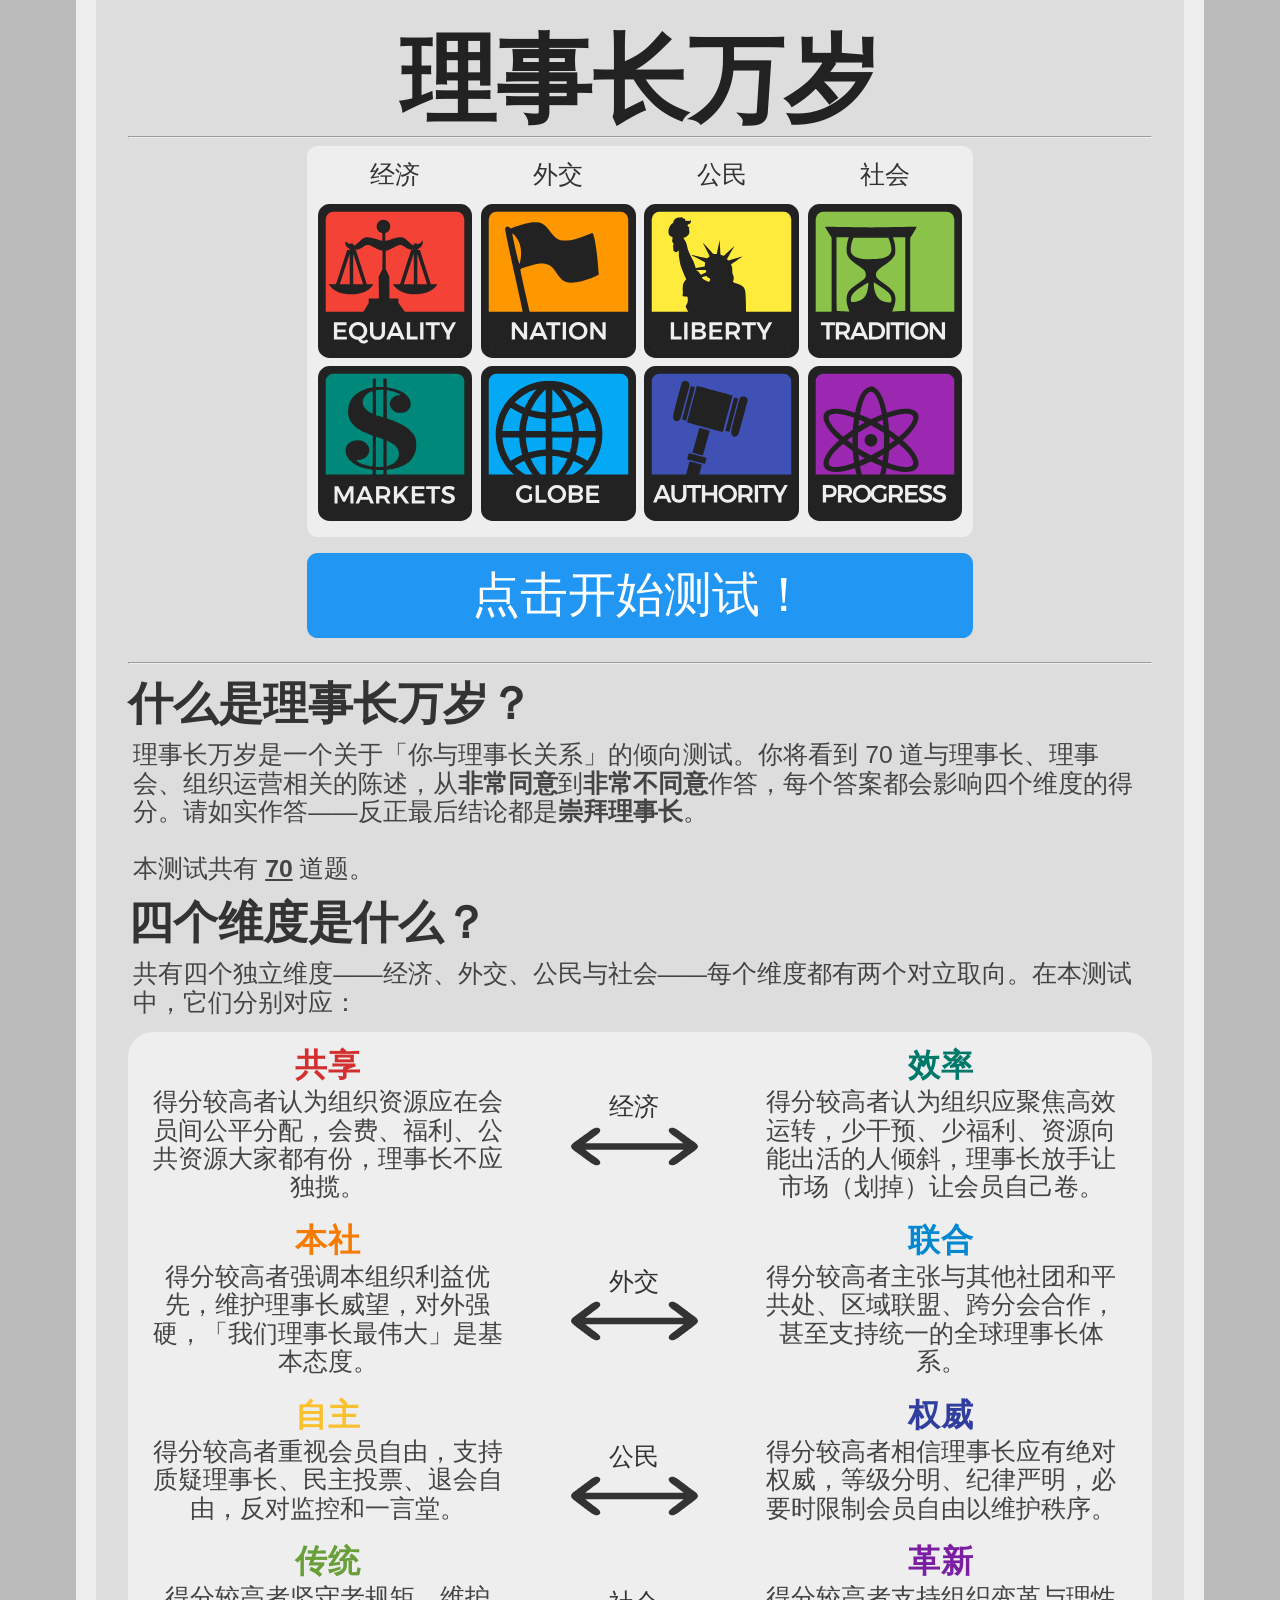
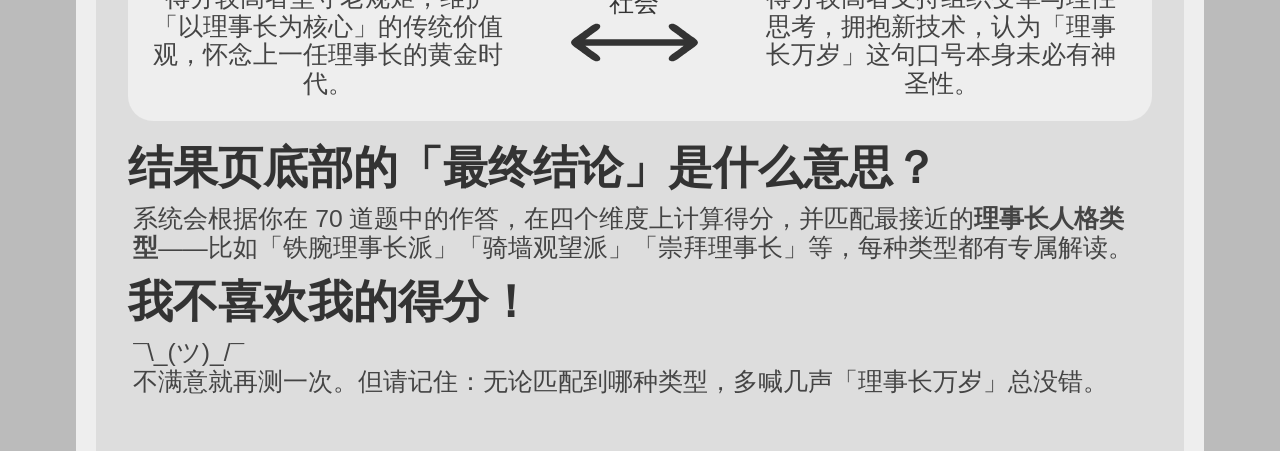
==== commit 3dd1b6f7: "play" ====
--- a/index.html
+++ b/index.html
@@ -108,10 +108,10 @@
     </div>
 
 <h2 style="margin-top: 17pt;">结果页底部的「最终结论」是什么意思？</h2>
-    <p>四个维度的得分仅供参考。经过精密分析，无论你怎么作答，最终结论只有一个——<b>崇拜理事长</b>。请认真对待！</p>
+    <p>系统会根据你在 70 道题中的作答，在四个维度上计算得分，并匹配最接近的<strong>理事长人格类型</strong>——比如「铁腕理事长派」「骑墙观望派」「崇拜理事长」等，每种类型都有专属解读。</p>
 <h2>我不喜欢我的得分！</h2>
     <p>¯\_(ツ)_/¯<br/>
-    得分不满意没关系，但请记住：最终结论永远是<b>崇拜理事长</b>。</p>
+    不满意就再测一次。但请记住：无论匹配到哪种类型，多喊几声「理事长万岁」总没错。</p>
 <br>
 <!-- This is the script for the page itself -->
 <script type="application/javascript"src="questions.js"></script>
